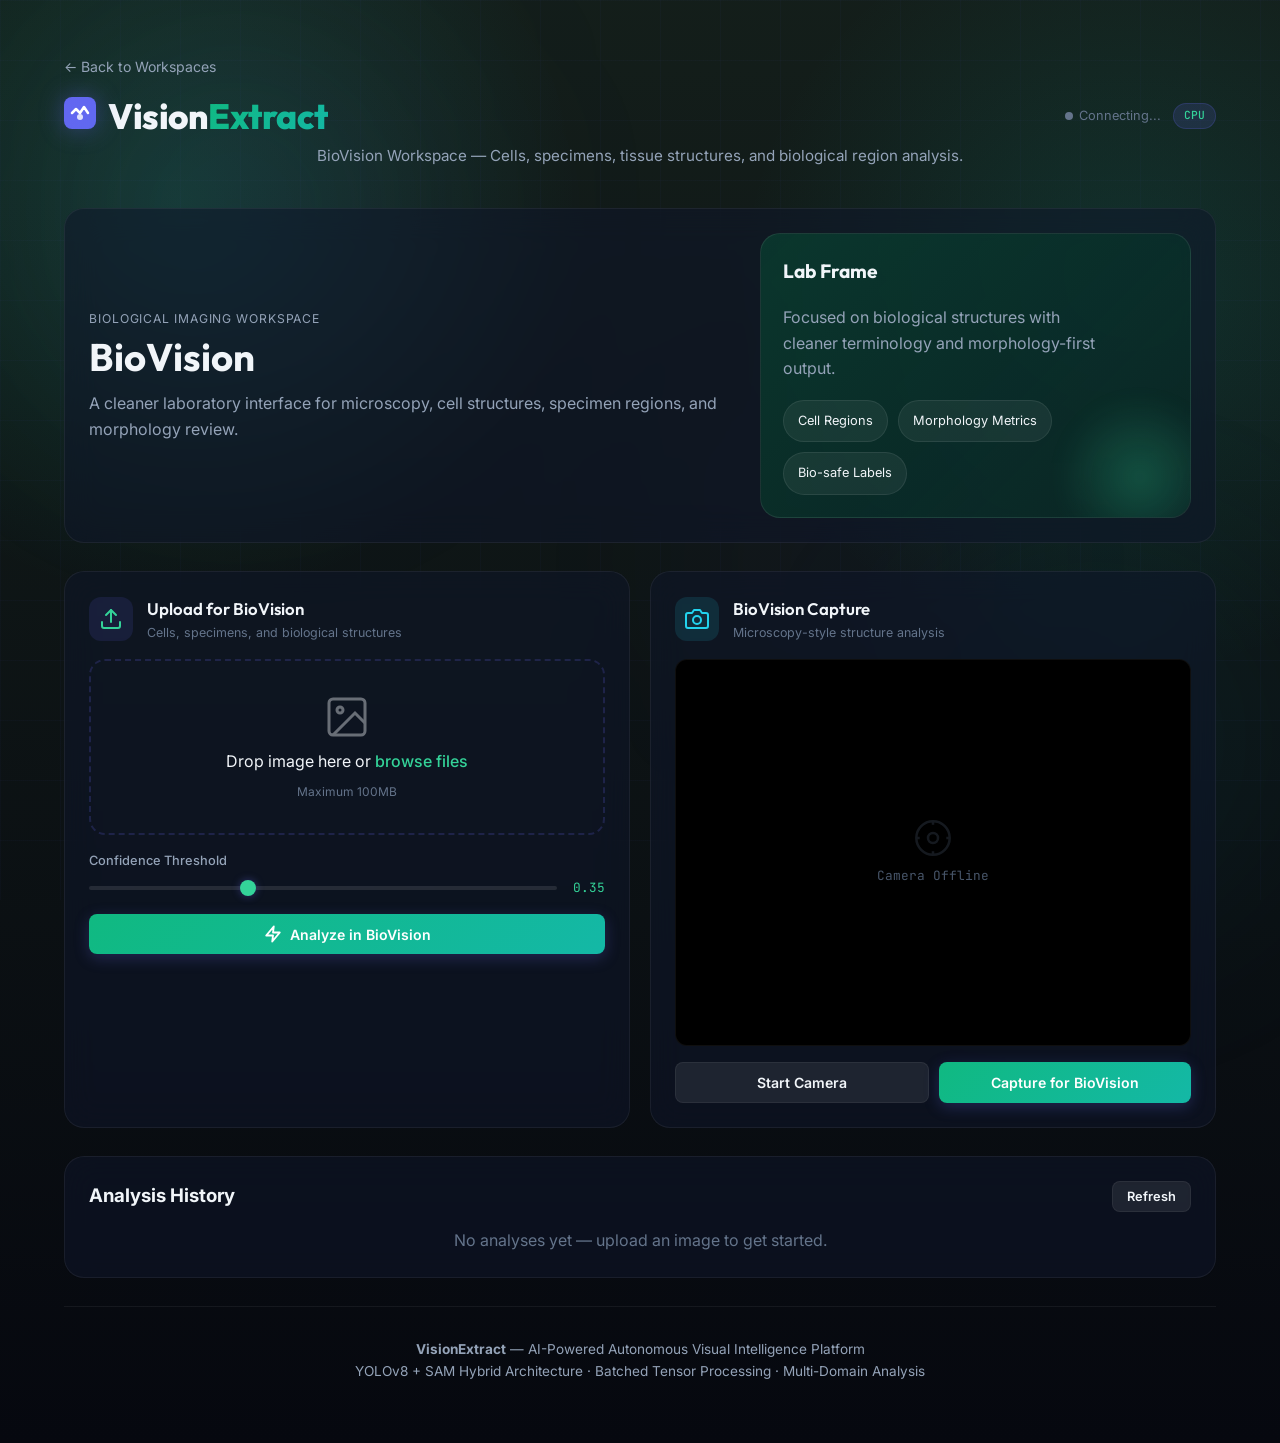
==== biovision.html @ 8e4196fa "Fix frontend deployment routing" ====
<!DOCTYPE html>
<html lang="en">
<head>
    <meta charset="UTF-8">
    <meta http-equiv="refresh" content="0; url=/frontend/biovision.html">
    <meta name="viewport" content="width=device-width, initial-scale=1.0">
    <title>BioVision</title>
    <link rel="canonical" href="/frontend/biovision.html">
    <script>
        window.location.replace("/frontend/biovision.html");
    </script>
</head>
<body>
    <p>Redirecting to BioVision...</p>
    <p><a href="/frontend/biovision.html">Open BioVision</a></p>
</body>
</html>
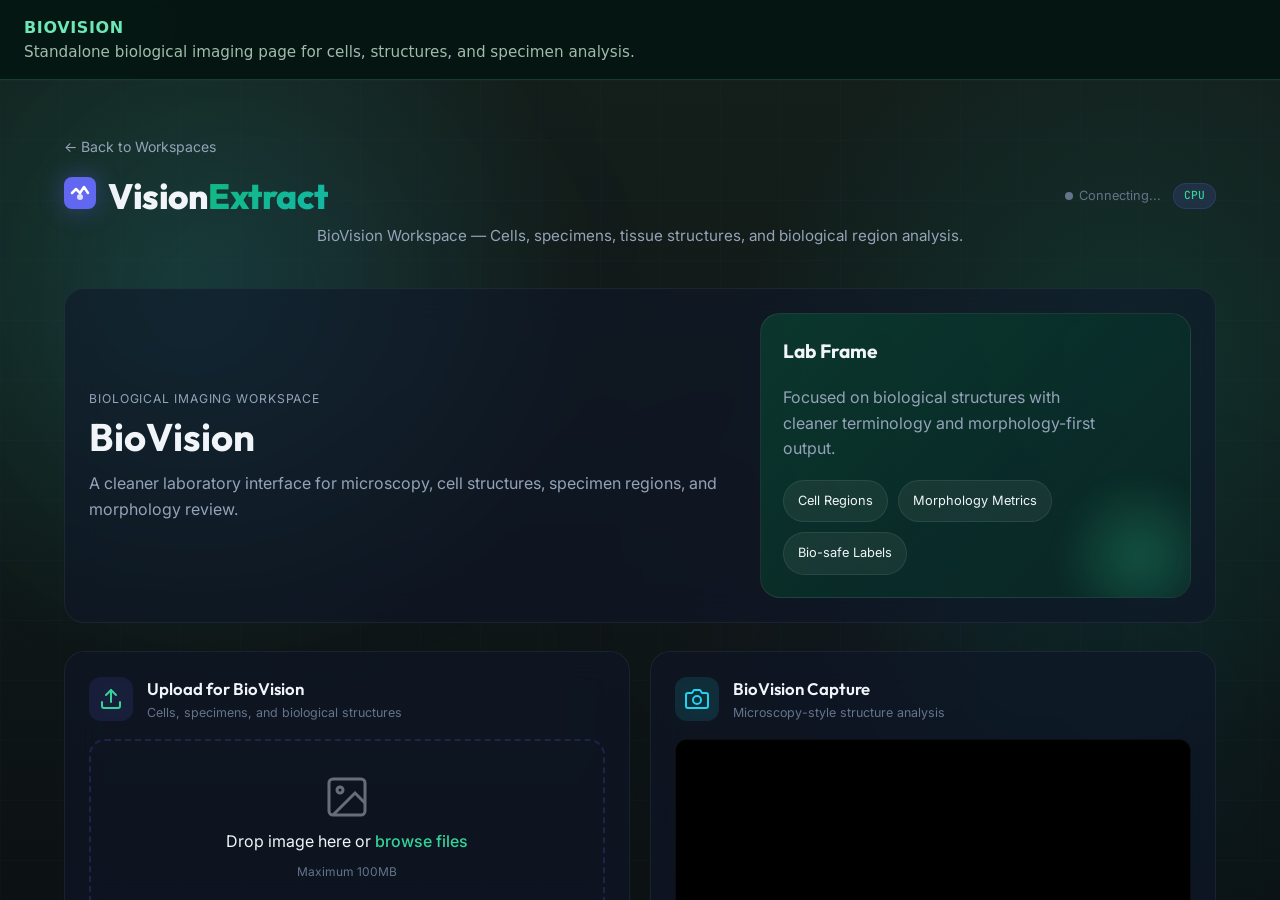
==== commit 3348dc25: "Make section pages standalone wrappers" ====
--- a/biovision.html
+++ b/biovision.html
@@ -2,16 +2,71 @@
 <html lang="en">
 <head>
     <meta charset="UTF-8">
-    <meta http-equiv="refresh" content="0; url=/frontend/biovision.html">
     <meta name="viewport" content="width=device-width, initial-scale=1.0">
     <title>BioVision</title>
-    <link rel="canonical" href="/frontend/biovision.html">
-    <script>
-        window.location.replace("/frontend/biovision.html");
-    </script>
+    <style>
+        :root {
+            color-scheme: dark;
+        }
+
+        * {
+            box-sizing: border-box;
+        }
+
+        body {
+            margin: 0;
+            min-height: 100vh;
+            background:
+                radial-gradient(circle at top left, rgba(16, 185, 129, 0.16), transparent 32%),
+                radial-gradient(circle at bottom right, rgba(52, 211, 153, 0.18), transparent 34%),
+                #061612;
+            color: #f8fafc;
+            font-family: Inter, system-ui, sans-serif;
+        }
+
+        .shell {
+            min-height: 100vh;
+            display: grid;
+            grid-template-rows: auto 1fr;
+        }
+
+        .bar {
+            padding: 18px 24px;
+            border-bottom: 1px solid rgba(110, 231, 183, 0.18);
+            background: rgba(6, 22, 18, 0.9);
+            backdrop-filter: blur(14px);
+        }
+
+        .title {
+            margin: 0;
+            font-size: 1rem;
+            font-weight: 700;
+            letter-spacing: 0.04em;
+            text-transform: uppercase;
+            color: #6ee7b7;
+        }
+
+        .subtitle {
+            margin: 6px 0 0;
+            color: rgba(220, 252, 231, 0.72);
+            font-size: 0.95rem;
+        }
+
+        iframe {
+            width: 100%;
+            height: 100%;
+            border: 0;
+            background: transparent;
+        }
+    </style>
 </head>
 <body>
-    <p>Redirecting to BioVision...</p>
-    <p><a href="/frontend/biovision.html">Open BioVision</a></p>
+    <div class="shell">
+        <header class="bar">
+            <h1 class="title">BioVision</h1>
+            <p class="subtitle">Standalone biological imaging page for cells, structures, and specimen analysis.</p>
+        </header>
+        <iframe src="/frontend/biovision.html" title="BioVision"></iframe>
+    </div>
 </body>
 </html>
